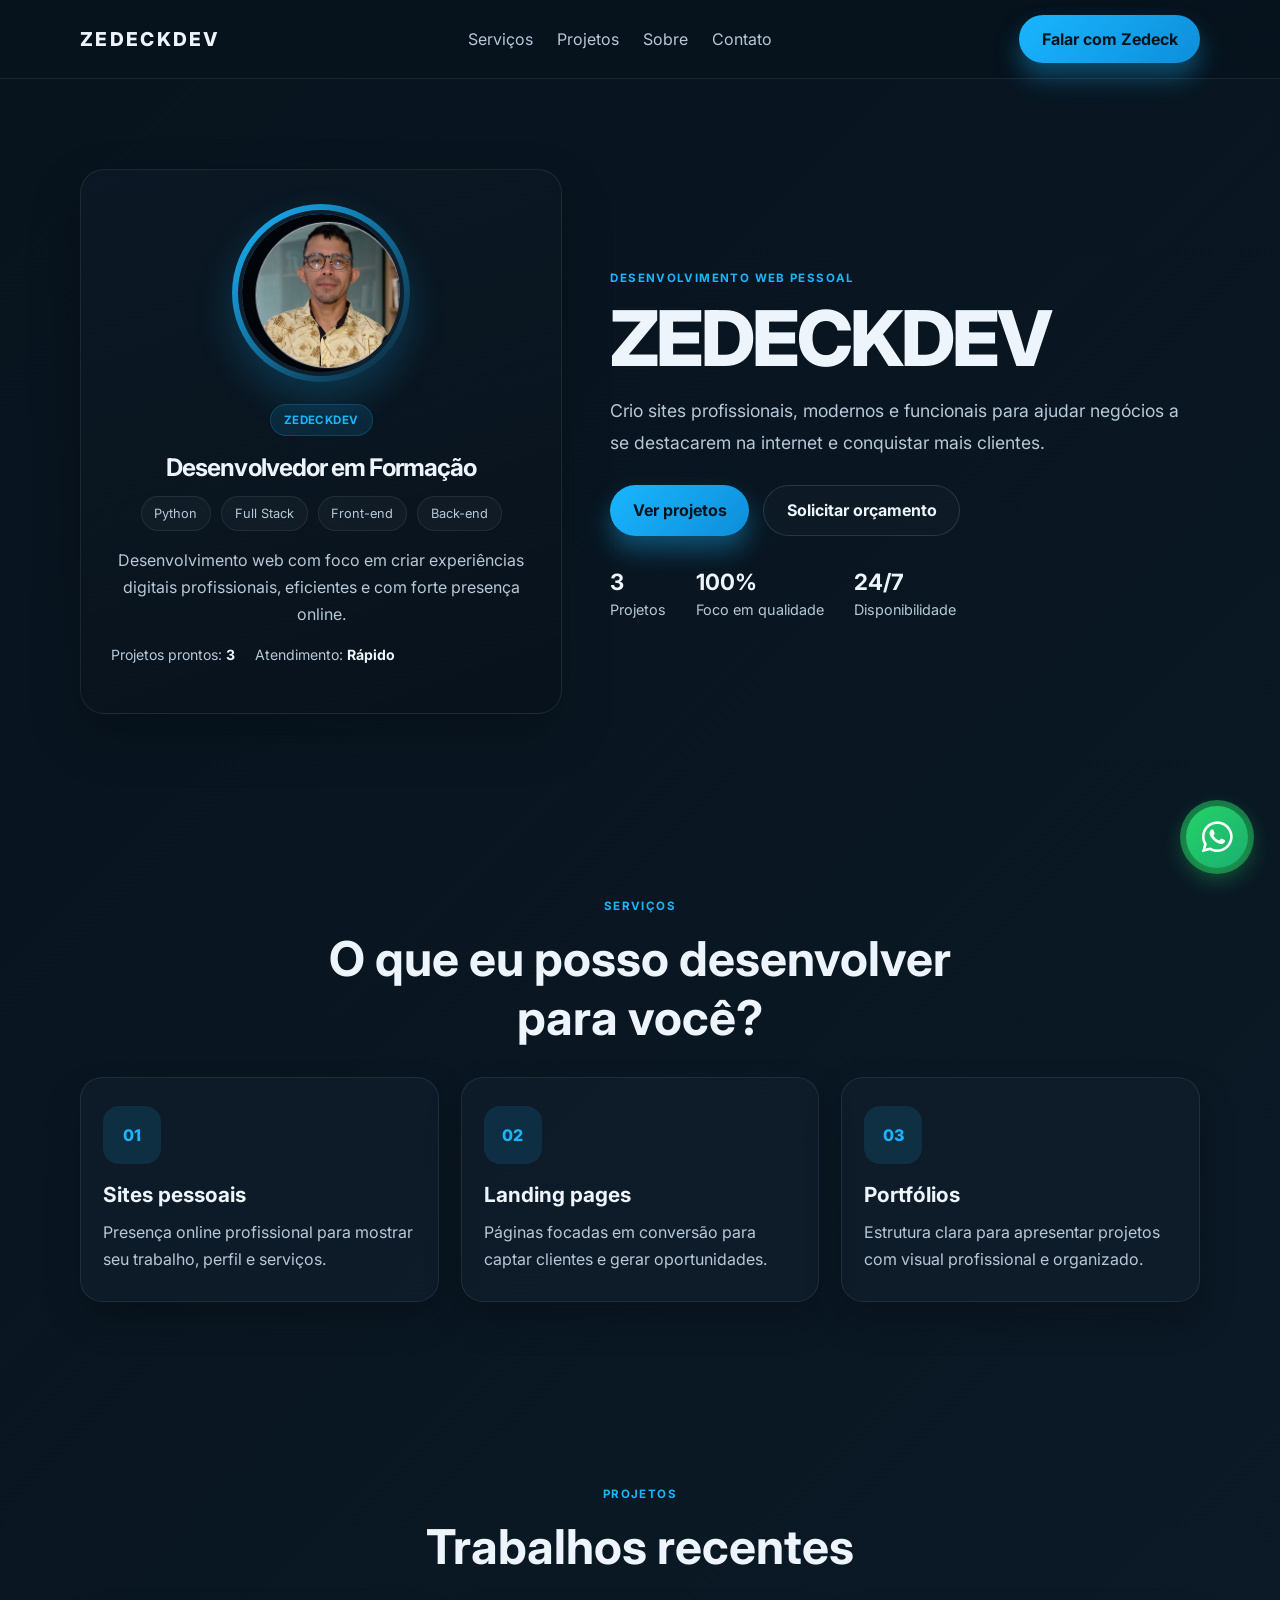
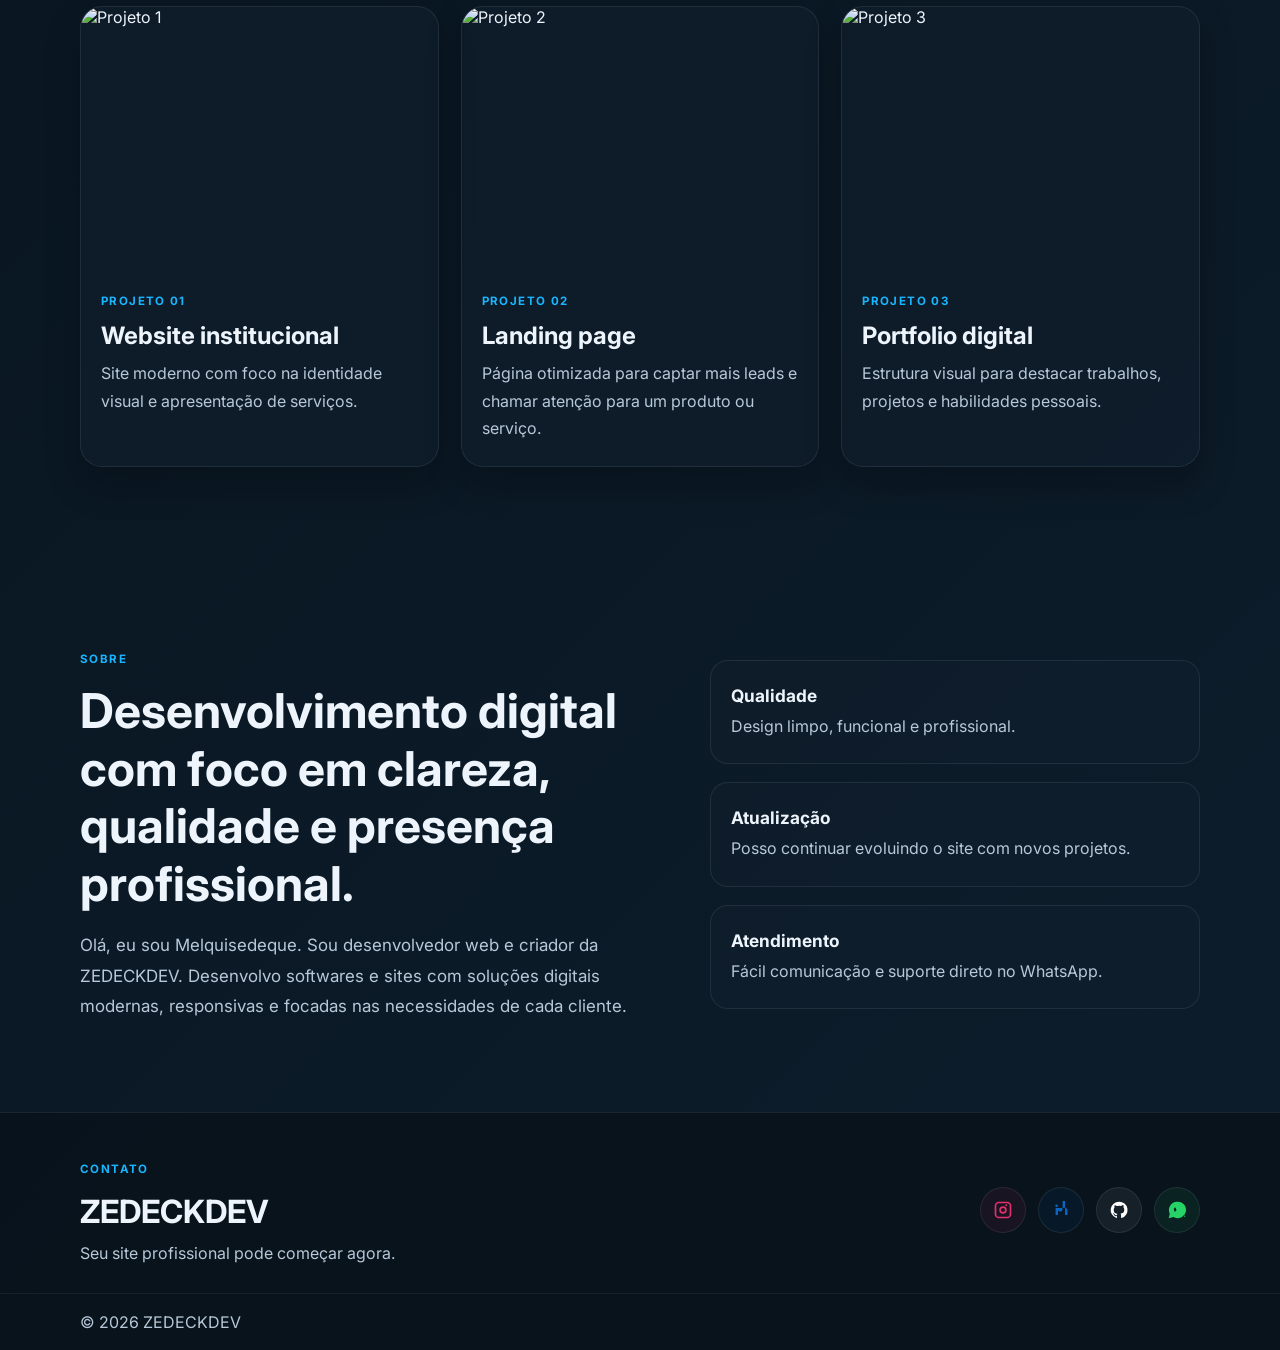
==== index.html @ 44177a65 "Add files via upload" ====
<!DOCTYPE html>
<html lang="pt-BR">
  <head>
    <meta charset="UTF-8" />
    <meta name="viewport" content="width=device-width, initial-scale=1.0" />
    <meta
      name="description"
      content="ZEDECKDEV | Desenvolvimento de sites e soluções digitais para negócios."
    />
    <title>ZEDECKDEV | Desenvolvimento Digital</title>
    <link rel="preconnect" href="https://fonts.googleapis.com" />
    <link rel="preconnect" href="https://fonts.gstatic.com" crossorigin />
    <link
      href="https://fonts.googleapis.com/css2?family=Inter:wght@400;500;600;700;800;900&display=swap"
      rel="stylesheet"
    />
    <link
      rel="stylesheet"
      href="https://cdnjs.cloudflare.com/ajax/libs/font-awesome/6.5.1/css/all.min.css"
    />
    <link rel="stylesheet" href="static/style.css" />
  </head>
  <body>
    <header class="topbar">
      <div class="container nav-wrap">
        <a href="#inicio" class="brand">ZEDECKDEV</a>
        <nav class="nav" aria-label="Navegação principal">
          <a href="#servicos">Serviços</a>
          <a href="#projetos">Projetos</a>
          <a href="#sobre">Sobre</a>
          <a href="#contato">Contato</a>
        </nav>
        <a class="button button-primary" href="https://wa.me/5516991943038" target="_blank" rel="noopener noreferrer">Falar com Zedeck</a>
      </div>
    </header>

    <main id="inicio">
      <section class="hero section container">
        <aside class="hero-card profile-panel" aria-label="Resumo do trabalho">
          <div class="profile-image-wrap">
            <img
              class="profile-photo"
              src="assets/perfil.jpg..png.png"
              alt="Foto de ZEDECKDEV"
            />
          </div>

          <div class="profile-copy">
            <span class="mini-badge">ZEDECKDEV</span>
            <h2>Desenvolvedor em Formação</h2>
            <div class="mini-list">
              <span>Python</span>
              <span>Full Stack</span>
              <span>Front-end</span>
              <span>Back-end</span>
            </div>
            <p>
              Desenvolvimento web com foco em criar experiências digitais profissionais, eficientes
              e com forte presença online.
            </p>
            <div class="profile-meta">
              <span>Projetos prontos: <strong>3</strong></span>
              <span>Atendimento: <strong>Rápido</strong></span>
            </div>
          </div>
        </aside>

        <div class="hero-copy">
          <span class="eyebrow">Desenvolvimento web pessoal</span>
          <h1>ZEDECKDEV</h1>
          <p class="intro">
            Crio sites profissionais, modernos e funcionais para ajudar negócios a se destacarem
            na internet e conquistar mais clientes.
          </p>
          <div class="hero-actions">
            <a class="button button-primary" href="#projetos">Ver projetos</a>
            <a class="button button-secondary" href="https://wa.me/5516991943038" target="_blank" rel="noopener noreferrer">Solicitar orçamento</a>
          </div>
          <ul class="stats" aria-label="Estatísticas principais">
            <li><strong>3</strong><span>Projetos</span></li>
            <li><strong>100%</strong><span>Foco em qualidade</span></li>
            <li><strong>24/7</strong><span>Disponibilidade</span></li>
          </ul>
        </div>      </section>

      <section id="servicos" class="services section">
        <div class="container">
          <div class="section-heading">
            <span class="eyebrow">Serviços</span>
            <h2>O que eu posso desenvolver para você?</h2>
          </div>

          <div class="cards-grid">
            <article class="service-card">
              <div class="icon-box">01</div>
              <h3>Sites pessoais</h3>
              <p>Presença online profissional para mostrar seu trabalho, perfil e serviços.</p>
            </article>

            <article class="service-card">
              <div class="icon-box">02</div>
              <h3>Landing pages</h3>
              <p>Páginas focadas em conversão para captar clientes e gerar oportunidades.</p>
            </article>

            <article class="service-card">
              <div class="icon-box">03</div>
              <h3>Portfólios</h3>
              <p>Estrutura clara para apresentar projetos com visual profissional e organizado.</p>
            </article>
          </div>
        </div>
      </section>

      <section id="projetos" class="projects section">
        <div class="container">
          <div class="section-heading">
            <span class="eyebrow">Projetos</span>
            <h2>Trabalhos recentes</h2>
          </div>

          <div class="project-grid">
            <article class="project-card">
              <img src="https://images.unsplash.com/photo-1497366754035-f200968a6e72?auto=format&fit=crop&w=900&q=80" alt="Projeto 1" />
              <div class="project-info">
                <span>Projeto 01</span>
                <h3>Website institucional</h3>
                <p>Site moderno com foco na identidade visual e apresentação de serviços.</p>
              </div>
            </article>

            <article class="project-card">
              <img src="https://images.unsplash.com/photo-1522202176988-66273c2fd55f?auto=format&fit=crop&w=900&q=80" alt="Projeto 2" />
              <div class="project-info">
                <span>Projeto 02</span>
                <h3>Landing page</h3>
                <p>Página otimizada para captar mais leads e chamar atenção para um produto ou serviço.</p>
              </div>
            </article>

            <article class="project-card">
              <img src="https://images.unsplash.com/photo-1552664730-d307ca884978?auto=format&fit=crop&w=900&q=80" alt="Projeto 3" />
              <div class="project-info">
                <span>Projeto 03</span>
                <h3>Portfolio digital</h3>
                <p>Estrutura visual para destacar trabalhos, projetos e habilidades pessoais.</p>
              </div>
            </article>
          </div>
        </div>
      </section>

      <section id="sobre" class="about section">
        <div class="container about-grid">
          <div>
            <span class="eyebrow">Sobre</span>
            <h2>Desenvolvimento digital com foco em clareza, qualidade e presença profissional.</h2>
            <p>
              Olá, eu sou Melquisedeque.

Sou desenvolvedor web e criador da ZEDECKDEV.
Desenvolvo softwares e sites com soluções digitais modernas,
responsivas e focadas nas necessidades de cada cliente.
            </p>
          </div>

          <div class="about-panel">
            <div class="panel-item">
              <strong>Qualidade</strong>
              <span>Design limpo, funcional e profissional.</span>
            </div>
            <div class="panel-item">
              <strong>Atualização</strong>
              <span>Posso continuar evoluindo o site com novos projetos.</span>
            </div>
            <div class="panel-item">
              <strong>Atendimento</strong>
              <span>Fácil comunicação e suporte direto no WhatsApp.</span>
            </div>
          </div>
        </div>
      </section>
    </main>

    <footer id="contato" class="footer">
      <div class="container footer-content">
        <div>
          <span class="eyebrow">Contato</span>
          <h3>ZEDECKDEV</h3>
          <p>Seu site profissional pode começar agora.</p>
        </div>

        <div class="socials" aria-label="Redes sociais">
          <a href="https://www.instagram.com/mellkalves/#/" target="_blank" rel="noopener noreferrer" aria-label="Instagram">
            <svg viewBox="0 0 24 24" aria-hidden="true"><path d="M7 2h10a5 5 0 0 1 5 5v10a5 5 0 0 1-5 5H7a5 5 0 0 1-5-5V7a5 5 0 0 1 5-5zm0 2a3 3 0 0 0-3 3v10a3 3 0 0 0 3 3h10a3 3 0 0 0 3-3V7a3 3 0 0 0-3-3H7zm5 3.5A4.5 4.5 0 1 1 7.5 12 4.5 4.5 0 0 1 12 7.5zm0 2A2.5 2.5 0 1 0 14.5 12 2.5 2.5 0 0 0 12 9.5zm5-3.2a1.1 1.1 0 1 1-1.1-1.1 1.1 1.1 0 0 1 1.1 1.1z"/></svg>
          </a>
          <a href="https://www.linkedin.com/" target="_blank" rel="noopener noreferrer" aria-label="LinkedIn">
            <svg viewBox="0 0 24 24" aria-hidden="true"><path d="M6.94 8.5A1.56 1.56 0 1 1 6.9 5.4a1.56 1.56 0 0 1 .04 3.1zM5.5 9.7h2.9V18H5.5zm5.1 0h2.8v1.1h.04c.4-.75 1.35-1.55 2.79-1.55 2.98 0 3.53 1.96 3.53 4.51V18h-2.9v-16.8h-2.9v8.17c0 1.95-.03 4.47-2.73 4.47-2.74 0-3.15-2.14-3.15-3.86V9.7z"/></svg>
          </a>
          <a href="https://github.com/" target="_blank" rel="noopener noreferrer" aria-label="GitHub">
            <svg viewBox="0 0 24 24" aria-hidden="true"><path d="M12 2a10 10 0 0 0-3.16 19.49c.5.09.68-.22.68-.48v-1.7c-2.77.6-3.35-1.19-3.35-1.19-.45-1.18-1.1-1.49-1.1-1.49-.9-.62.07-.6.07-.6 1 .07 1.52 1.03 1.52 1.03.9 1.54 2.34 1.1 2.91.84.09-.66.35-1.1.63-1.35-2.21-.25-4.54-1.1-4.54-4.9 0-1.08.39-1.97 1.03-2.66-.1-.26-.45-1.3.1-2.7 0 0 .84-.27 2.75 1.02A9.48 9.48 0 0 1 12 6.84a9.48 9.48 0 0 1 2.5.34c1.9-1.3 2.74-1.02 2.74-1.02.55 1.4.2 2.44.1 2.7.64.69 1.03 1.58 1.03 2.66 0 3.81-2.34 4.64-4.57 4.89.36.31.68.93.68 1.88v2.79c0 .26.17.58.69.48A10 10 0 0 0 12 2z"/></svg>
          </a>
          <a href="https://wa.me/5516991943038" target="_blank" rel="noopener noreferrer" aria-label="WhatsApp">
            <svg viewBox="0 0 24 24" aria-hidden="true"><path d="M12.04 2A9.96 9.96 0 0 0 3.3 16.37L2 22l5.76-1.51A9.96 9.96 0 1 0 12.04 2zm5.37 14.14c-.22.62-1.29 1.17-1.77 1.24-.45.07-.97.06-2.54-.54-2.13-.82-3.68-2.87-3.8-3-.12-.13-1.02-1.34-1.02-2.56s.64-1.82.86-2.07c.2-.24.45-.3.6-.3H9.6c.19 0 .45.01.69.53.3.65.94 2.26.99 2.43.05.17.08.39-.1.6-.2.24-.28.39-.56.61-.27.22-.39.38-.72.64-.2.18-.42.38-.18.74.24.36 1.06 1.74 2.28 2.82 1.55 1.38 2.87 1.81 3.27 2.02.39.21.62.18.84-.11.23-.3.98-1.13 1.25-1.52.27-.4.54-.33.9-.2.37.13 2.36 1.11 2.76 1.31.4.2.67.3.77.47.1.16.1.93-.12 1.55z"/></svg>
          </a>
        </div>
      </div>

      <div class="footer-bar">
        <div class="container footer-bar-inner">
          <span>© 2026 ZEDECKDEV</span>
        
        </div>
      </div>
    </footer>

    <a class="whatsapp-float" href="https://wa.me/5516991943038" target="_blank" rel="noopener noreferrer" id="whatsapp-btn" aria-label="Falar pelo WhatsApp">
      <div class="whatsapp-pulse"></div>
      <i class="fa-brands fa-whatsapp whatsapp-icon" aria-hidden="true"></i>
      <span class="whatsapp-tooltip">Fale Conosco no WhatsApp!</span>
    </a>
  </body>
</html>
---- static/style.css ----
:root {
  --bg: #07131d;
  --bg-soft: #0d1d2b;
  --panel: #101f2d;
  --panel-soft: #122736;
  --line: rgba(255, 255, 255, 0.08);
  --text: #edf4fb;
  --muted: #b7c8d8;
  --primary: #19b6ff;
  --primary-strong: #0e8ed9;
  --whatsapp: #25d366;
  --whatsapp-dark: #179a4a;
  --shadow: rgba(0, 0, 0, 0.25);
}

* {
  box-sizing: border-box;
}

html {
  scroll-behavior: smooth;
}

body {
  margin: 0;
  font-family: "Inter", sans-serif;
  background: linear-gradient(135deg, var(--bg) 0%, var(--bg-soft) 100%);
  color: var(--text);
}

img {
  display: block;
  width: 100%;
  max-width: 100%;
}

a {
  color: inherit;
  text-decoration: none;
}

.container {
  width: min(1120px, calc(100% - 32px));
  margin: 0 auto;
}

.section {
  padding: 90px 0;
}

.topbar {
  position: sticky;
  top: 0;
  z-index: 50;
  background: rgba(7, 19, 29, 0.82);
  backdrop-filter: blur(12px);
  border-bottom: 1px solid var(--line);
}

.nav-wrap {
  display: flex;
  justify-content: space-between;
  align-items: center;
  min-height: 78px;
  gap: 20px;
}

.brand {
  font-size: 1.2rem;
  font-weight: 800;
  letter-spacing: 0.12em;
}

.nav {
  display: flex;
  align-items: center;
  gap: 24px;
  color: var(--muted);
}

.nav a:hover,
.nav a:focus-visible {
  color: var(--text);
}

.button {
  display: inline-flex;
  align-items: center;
  justify-content: center;
  padding: 0.9rem 1.4rem;
  border-radius: 999px;
  font-weight: 700;
  transition: transform 0.2s ease, box-shadow 0.2s ease;
}

.button:hover,
.button:focus-visible {
  transform: translateY(-1px);
}

.button-primary {
  background: linear-gradient(135deg, var(--primary), var(--primary-strong));
  color: #03141d;
  box-shadow: 0 14px 24px rgba(25, 182, 255, 0.35);
}

.button-secondary {
  border: 1px solid rgba(255, 255, 255, 0.12);
  background: rgba(255, 255, 255, 0.02);
}

.hero {
  display: grid;
  grid-template-columns: 0.9fr 1.1fr;
  align-items: center;
  gap: 48px;
  min-height: 560px;
}

.hero-copy {
  order: 2;
}

.profile-panel {
  order: 1;
}

.eyebrow {
  display: inline-block;
  margin: 0 0 16px;
  color: var(--primary);
  font-size: 0.72rem;
  font-weight: 700;
  letter-spacing: 0.12em;
  text-transform: uppercase;
}

.hero h1 {
  margin: 0;
  font-size: clamp(2.8rem, 6vw, 5rem);
  line-height: 1;
  letter-spacing: -0.04em;
  font-weight: 800;
  text-transform: none;
}

.intro {
  max-width: 590px;
  margin: 18px 0 0;
  color: var(--muted);
  font-size: 1.1rem;
  line-height: 1.8;
}

.hero-actions {
  display: flex;
  flex-wrap: wrap;
  gap: 14px;
  margin-top: 26px;
}

.stats {
  display: flex;
  flex-wrap: wrap;
  gap: 30px;
  list-style: none;
  padding: 0;
  margin: 32px 0 0;
}

.stats li {
  display: grid;
  gap: 6px;
}

.stats strong {
  font-size: 1.4rem;
}

.stats span {
  color: var(--muted);
  font-size: 0.9rem;
}

.hero-card {
  background: linear-gradient(180deg, rgba(16, 31, 45, 0.96), rgba(13, 25, 37, 0.9));
  border: 1px solid var(--line);
  border-radius: 24px;
  padding: 30px 28px;
  box-shadow: 0 22px 50px var(--shadow);
}

.profile-panel {
  display: flex;
  flex-direction: column;
  align-items: center;
  gap: 22px;
  text-align: center;
  order: 1;
  padding: 34px 30px 30px;
  background: linear-gradient(160deg, rgba(12, 25, 37, 0.96), rgba(8, 18, 27, 0.92));
}

.profile-image-wrap {
  flex-shrink: 0;
  width: 178px;
  height: 178px;
  padding: 6px;
  border-radius: 50%;
  background: linear-gradient(135deg, var(--primary), rgba(25, 182, 255, 0.08));
  box-shadow: 0 18px 38px rgba(25, 182, 255, 0.2);
}

.profile-photo {
  width: 100%;
  height: 100%;
  object-fit: cover;
  border-radius: 50%;
  border: 4px solid var(--panel);
}

.profile-copy {
  flex: 1;
  width: 100%;
}

.mini-badge {
  display: inline-flex;
  padding: 0.5rem 0.8rem;
  border-radius: 999px;
  background: rgba(25, 182, 255, 0.12);
  border: 1px solid rgba(25, 182, 255, 0.2);
  color: var(--primary);
  font-size: 0.72rem;
  font-weight: 700;
  letter-spacing: 0.04em;
  text-transform: uppercase;
}

.hero-card h2 {
  margin: 18px 0 14px;
  font-size: clamp(1.4rem, 1.9vw, 2.2rem);
  line-height: 1.15;
  letter-spacing: -0.04em;
}

.profile-copy p {
  margin: 0 0 18px;
  color: var(--muted);
  line-height: 1.7;
}

.profile-meta {
  display: flex;
  flex-wrap: wrap;
  gap: 14px 20px;
  margin: 18px 0 20px;
  color: var(--muted);
  font-size: 0.88rem;
}

.profile-meta strong {
  color: var(--text);
}

.profile-link {
  display: inline-flex;
  align-items: center;
  justify-content: center;
  padding: 0.8rem 1rem;
  border-radius: 999px;
  background: rgba(25, 182, 255, 0.12);
  border: 1px solid rgba(25, 182, 255, 0.25);
  color: var(--primary);
  font-weight: 700;
  transition: transform 0.2s ease, filter 0.2s ease;
}

.profile-link:hover,
.profile-link:focus-visible {
  transform: translateY(-1px);
  filter: brightness(1.05);
}

.mini-list {
  display: flex;
  flex-wrap: wrap;
  justify-content: center;
  gap: 10px;
  margin-bottom: 16px;
}

.mini-list span {
  display: inline-flex;
  padding: 0.55rem 0.8rem;
  border-radius: 999px;
  background: rgba(255, 255, 255, 0.03);
  border: 1px solid rgba(255, 255, 255, 0.08);
  color: var(--muted);
  font-size: 0.8rem;
}

.hero-metrics {
  display: flex;
  justify-content: space-between;
  gap: 16px;
  margin-top: 28px;
  padding-top: 22px;
  border-top: 1px solid rgba(255, 255, 255, 0.08);
}

.hero-metrics small {
  display: block;
  color: var(--muted);
}

.hero-metrics strong {
  display: block;
  margin-top: 8px;
  font-size: 1.2rem;
}

.section-heading {
  max-width: 700px;
  margin: 0 auto 30px;
  text-align: center;
}

.section-heading h2 {
  margin: 0;
  font-size: clamp(2rem, 4vw, 3rem);
}

.cards-grid {
  display: grid;
  grid-template-columns: repeat(3, minmax(0, 1fr));
  gap: 22px;
}

.service-card {
  padding: 28px 22px;
  border: 1px solid var(--line);
  border-radius: 22px;
  background: rgba(16, 31, 45, 0.7);
  box-shadow: 0 18px 34px var(--shadow);
}

.icon-box {
  width: 58px;
  height: 58px;
  display: grid;
  place-items: center;
  border-radius: 16px;
  background: rgba(25, 182, 255, 0.12);
  color: var(--primary);
  font-weight: 800;
  margin-bottom: 18px;
}

.service-card h3 {
  margin: 0 0 12px;
  font-size: 1.3rem;
}

.service-card p {
  margin: 0;
  color: var(--muted);
  line-height: 1.7;
}

.project-grid {
  display: grid;
  grid-template-columns: repeat(3, minmax(0, 1fr));
  gap: 22px;
}

.project-card {
  overflow: hidden;
  border: 1px solid var(--line);
  border-radius: 22px;
  background: rgba(16, 31, 45, 0.7);
  box-shadow: 0 18px 34px var(--shadow);
}

.project-card img {
  height: 260px;
  object-fit: cover;
}

.project-info {
  padding: 22px 20px 24px;
}

.project-info span {
  color: var(--primary);
  font-size: 0.72rem;
  font-weight: 700;
  letter-spacing: 0.12em;
  text-transform: uppercase;
}

.project-info h3 {
  margin: 12px 0 10px;
  font-size: 1.5rem;
}

.project-info p {
  margin: 0;
  color: var(--muted);
  line-height: 1.7;
}

.about-grid {
  display: grid;
  grid-template-columns: 1.1fr 0.9fr;
  align-items: center;
  gap: 30px;
}

.about-grid h2 {
  margin: 0 0 18px;
  font-size: clamp(2rem, 4vw, 3rem);
  line-height: 1.2;
}

.about-grid p {
  margin: 0;
  color: var(--muted);
  font-size: 1.06rem;
  line-height: 1.8;
}

.about-panel {
  display: grid;
  gap: 18px;
}

.panel-item {
  padding: 24px 20px;
  border: 1px solid var(--line);
  border-radius: 18px;
  background: rgba(16, 31, 45, 0.7);
}

.panel-item strong {
  display: block;
  margin-bottom: 8px;
  font-size: 1.08rem;
}

.panel-item span {
  color: var(--muted);
  line-height: 1.6;
}

.footer {
  padding-top: 20px;
  background: rgba(8, 18, 27, 0.9);
  border-top: 1px solid var(--line);
}

.footer-content {
  display: flex;
  justify-content: space-between;
  align-items: center;
  gap: 28px;
  padding: 24px 0 30px;
}

.footer h3 {
  margin: 0 0 12px;
  font-size: 2rem;
}

.footer p {
  margin: 0;
  color: var(--muted);
}

.socials {
  display: flex;
  align-items: center;
  gap: 12px;
}

.socials a {
  width: 46px;
  height: 46px;
  display: grid;
  place-items: center;
  border-radius: 50%;
  background: rgba(255, 255, 255, 0.03);
  border: 1px solid rgba(255, 255, 255, 0.08);
  color: var(--text);
  transition: transform 0.2s ease, border-color 0.2s ease, box-shadow 0.2s ease;
}

.socials a:nth-child(1) {
  color: #e1306c;
  background: rgba(225, 48, 108, 0.08);
}

.socials a:nth-child(2) {
  color: #0a66c2;
  background: rgba(10, 102, 194, 0.08);
}

.socials a:nth-child(3) {
  color: #ffffff;
  background: rgba(255, 255, 255, 0.06);
}

.socials a:nth-child(4) {
  color: #25d366;
  background: rgba(37, 211, 102, 0.08);
}

.socials a:hover,
.socials a:focus-visible {
  transform: translateY(-2px);
  border-color: rgba(25, 182, 255, 0.35);
  box-shadow: 0 8px 18px rgba(0, 0, 0, 0.18);
}

.socials svg {
  width: 20px;
  height: 20px;
  fill: currentColor;
}

.footer-bar {
  border-top: 1px solid rgba(255, 255, 255, 0.06);
  padding: 18px 0;
}

.footer-bar-inner {
  display: flex;
  justify-content: space-between;
  align-items: center;
  gap: 20px;
  color: var(--muted);
}

.whatsapp-float {
  position: fixed;
  bottom: 2rem;
  right: 2rem;
  z-index: 1000;
  display: flex;
  width: 62px;
  height: 62px;
  align-items: center;
  justify-content: center;
  border-radius: 50%;
  background: linear-gradient(135deg, #25d366, #128c7e);
  color: #ffffff;
  text-decoration: none;
  box-shadow: 0 8px 25px rgba(37, 211, 102, 0.45);
  transition: transform 0.3s cubic-bezier(0.175, 0.885, 0.32, 1.275), box-shadow 0.3s ease;
  animation: whatsapp-float-bounce 3s ease-in-out infinite;
}

.whatsapp-float:hover,
.whatsapp-float:focus-visible {
  transform: scale(1.12);
  color: #ffffff;
  box-shadow: 0 12px 35px rgba(37, 211, 102, 0.7);
}

.whatsapp-icon {
  position: relative;
  z-index: 2;
  font-size: 2.2rem;
}

.whatsapp-pulse {
  position: absolute;
  inset: -6px;
  z-index: 1;
  border-radius: 50%;
  background: rgba(37, 211, 102, 0.5);
  pointer-events: none;
  animation: whatsapp-pulse-ring 2s infinite ease-out;
}

@keyframes whatsapp-pulse-ring {
  0% {
    transform: scale(0.9);
    opacity: 0.8;
  }
  100% {
    transform: scale(1.6);
    opacity: 0;
  }
}

.whatsapp-tooltip {
  position: absolute;
  right: 74px;
  top: 50%;
  padding: 0.5rem 1rem;
  border: 1px solid rgba(37, 211, 102, 0.4);
  border-radius: 8px;
  background: rgba(7, 9, 19, 0.9);
  color: #ffffff;
  font-size: 0.88rem;
  font-weight: 700;
  white-space: nowrap;
  opacity: 0;
  visibility: hidden;
  transform: translateY(-50%) translateX(10px);
  transition: all 0.3s ease;
  pointer-events: none;
}

.whatsapp-tooltip::after {
  position: absolute;
  top: 50%;
  right: -6px;
  border-width: 6px 0 6px 6px;
  border-style: solid;
  border-color: transparent transparent transparent rgba(7, 9, 19, 0.9);
  content: "";
  transform: translateY(-50%);
}

.whatsapp-float:hover .whatsapp-tooltip,
.whatsapp-float:focus-visible .whatsapp-tooltip {
  opacity: 1;
  visibility: visible;
  transform: translateY(-50%) translateX(0);
}

@keyframes whatsapp-float-bounce {
  0%,
  100% {
    transform: translateY(0);
  }
  50% {
    transform: translateY(-8px);
  }
}

@media (max-width: 900px) {
  .hero,
  .about-grid,
  .cards-grid,
  .project-grid {
    grid-template-columns: 1fr;
  }

  .profile-panel {
    align-items: center;
  }

  .hero {
    padding-top: 44px;
  }

  .nav {
    display: none;
  }

  .footer-content,
  .footer-bar-inner {
    flex-direction: column;
    text-align: center;
  }
}

@media (max-width: 540px) {
  .section {
    padding: 78px 0;
  }

  .hero-actions {
    display: grid;
    grid-template-columns: 1fr;
  }

  .button {
    width: 100%;
  }

  .whatsapp-float {
    bottom: 1.5rem;
    right: 1.5rem;
    width: 54px;
    height: 54px;
  }

  .whatsapp-icon {
    font-size: 1.8rem;
  }

  .whatsapp-tooltip {
    display: none;
  }
}
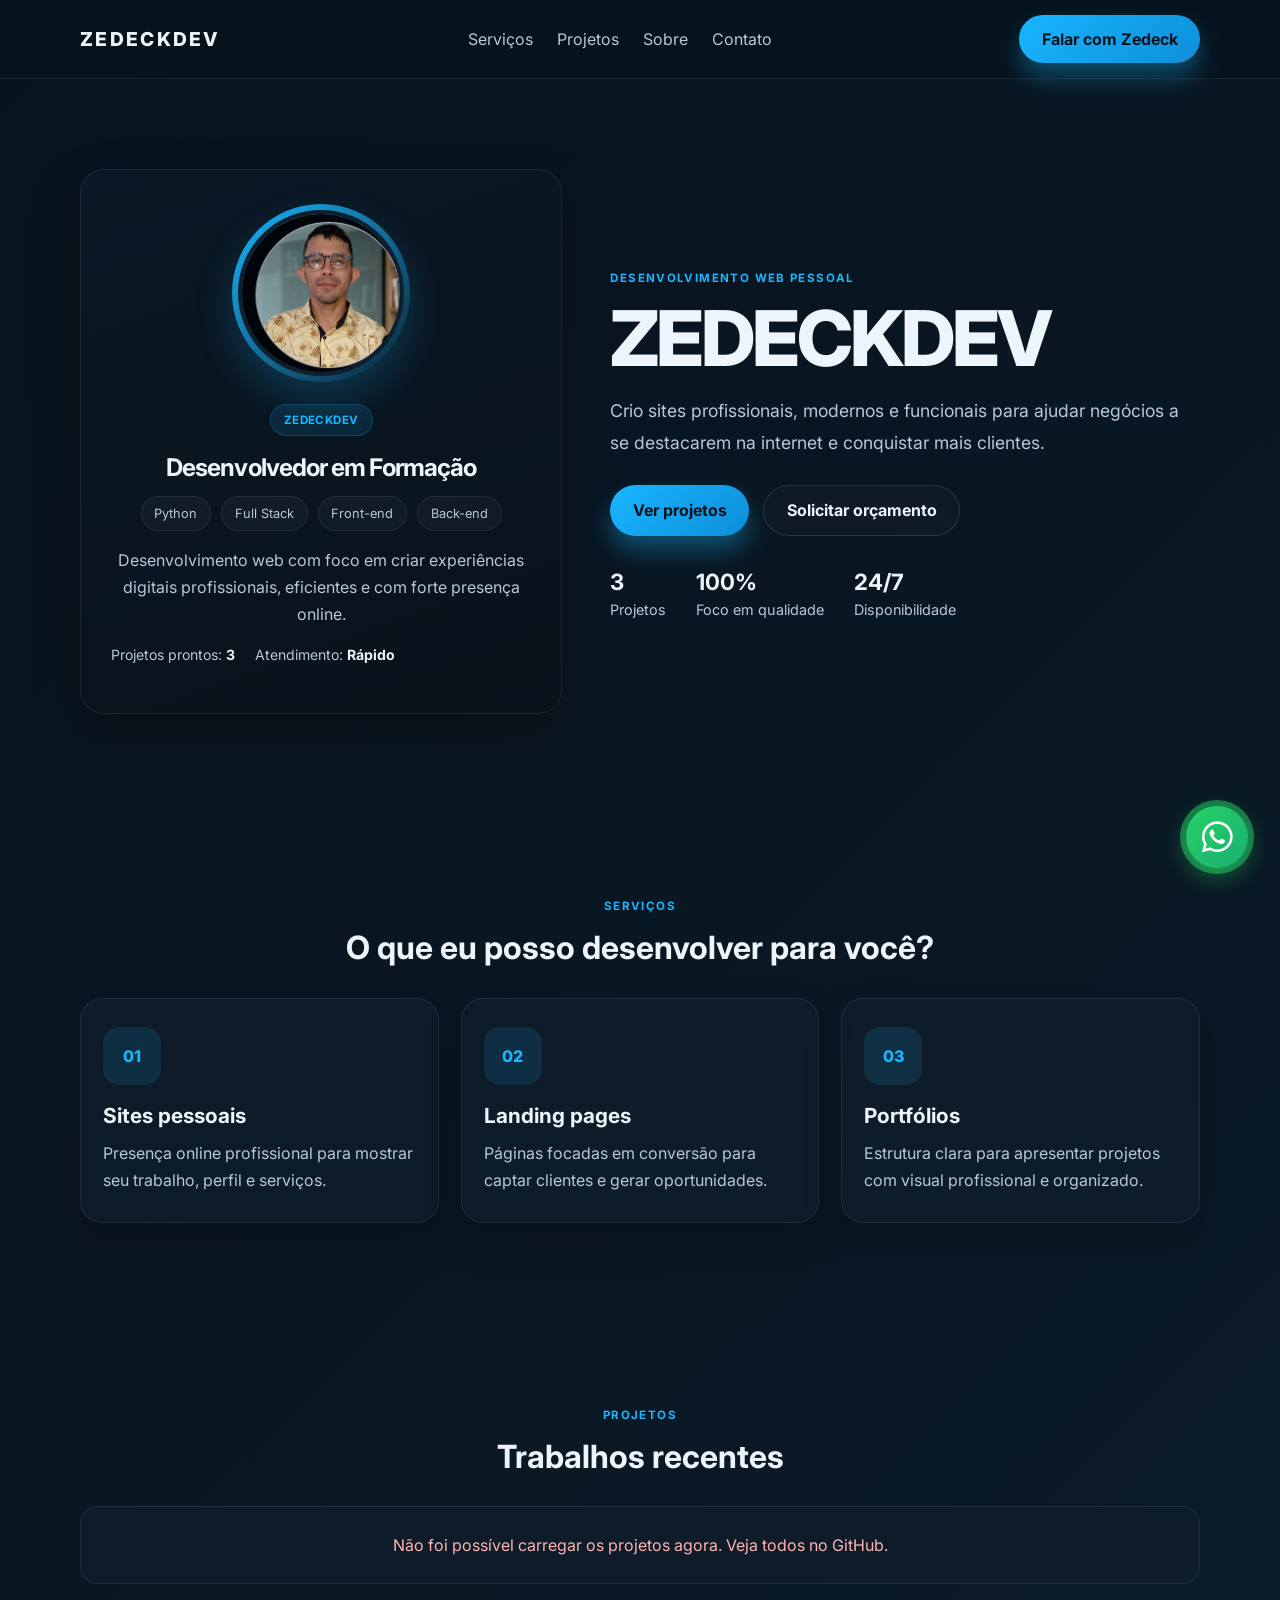
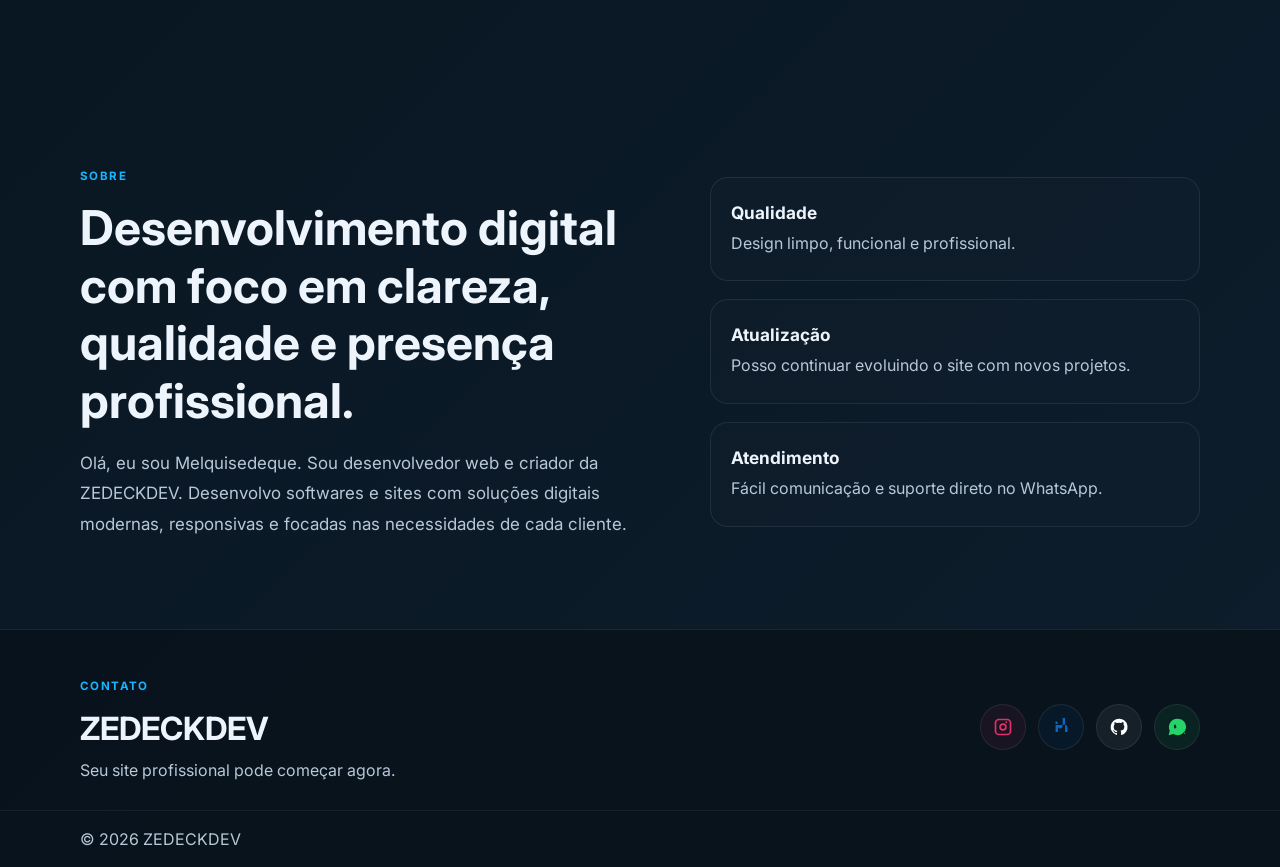
==== commit 3b26f79f: "Add files via upload" ====
--- a/index.html
+++ b/index.html
@@ -119,33 +119,8 @@
             <h2>Trabalhos recentes</h2>
           </div>
 
-          <div class="project-grid">
-            <article class="project-card">
-              <img src="https://images.unsplash.com/photo-1497366754035-f200968a6e72?auto=format&fit=crop&w=900&q=80" alt="Projeto 1" />
-              <div class="project-info">
-                <span>Projeto 01</span>
-                <h3>Website institucional</h3>
-                <p>Site moderno com foco na identidade visual e apresentação de serviços.</p>
-              </div>
-            </article>
-
-            <article class="project-card">
-              <img src="https://images.unsplash.com/photo-1522202176988-66273c2fd55f?auto=format&fit=crop&w=900&q=80" alt="Projeto 2" />
-              <div class="project-info">
-                <span>Projeto 02</span>
-                <h3>Landing page</h3>
-                <p>Página otimizada para captar mais leads e chamar atenção para um produto ou serviço.</p>
-              </div>
-            </article>
-
-            <article class="project-card">
-              <img src="https://images.unsplash.com/photo-1552664730-d307ca884978?auto=format&fit=crop&w=900&q=80" alt="Projeto 3" />
-              <div class="project-info">
-                <span>Projeto 03</span>
-                <h3>Portfolio digital</h3>
-                <p>Estrutura visual para destacar trabalhos, projetos e habilidades pessoais.</p>
-              </div>
-            </article>
+          <div id="github-repos" class="project-grid" aria-live="polite">
+            <p class="repo-status">Carregando projetos do GitHub...</p>
           </div>
         </div>
       </section>
@@ -197,7 +172,7 @@
           <a href="https://www.linkedin.com/" target="_blank" rel="noopener noreferrer" aria-label="LinkedIn">
             <svg viewBox="0 0 24 24" aria-hidden="true"><path d="M6.94 8.5A1.56 1.56 0 1 1 6.9 5.4a1.56 1.56 0 0 1 .04 3.1zM5.5 9.7h2.9V18H5.5zm5.1 0h2.8v1.1h.04c.4-.75 1.35-1.55 2.79-1.55 2.98 0 3.53 1.96 3.53 4.51V18h-2.9v-16.8h-2.9v8.17c0 1.95-.03 4.47-2.73 4.47-2.74 0-3.15-2.14-3.15-3.86V9.7z"/></svg>
           </a>
-          <a href="https://github.com/" target="_blank" rel="noopener noreferrer" aria-label="GitHub">
+          <a href="https://github.com/ZedeckDev" target="_blank" rel="noopener noreferrer" aria-label="GitHub">
             <svg viewBox="0 0 24 24" aria-hidden="true"><path d="M12 2a10 10 0 0 0-3.16 19.49c.5.09.68-.22.68-.48v-1.7c-2.77.6-3.35-1.19-3.35-1.19-.45-1.18-1.1-1.49-1.1-1.49-.9-.62.07-.6.07-.6 1 .07 1.52 1.03 1.52 1.03.9 1.54 2.34 1.1 2.91.84.09-.66.35-1.1.63-1.35-2.21-.25-4.54-1.1-4.54-4.9 0-1.08.39-1.97 1.03-2.66-.1-.26-.45-1.3.1-2.7 0 0 .84-.27 2.75 1.02A9.48 9.48 0 0 1 12 6.84a9.48 9.48 0 0 1 2.5.34c1.9-1.3 2.74-1.02 2.74-1.02.55 1.4.2 2.44.1 2.7.64.69 1.03 1.58 1.03 2.66 0 3.81-2.34 4.64-4.57 4.89.36.31.68.93.68 1.88v2.79c0 .26.17.58.69.48A10 10 0 0 0 12 2z"/></svg>
           </a>
           <a href="https://wa.me/5516991943038" target="_blank" rel="noopener noreferrer" aria-label="WhatsApp">
@@ -219,5 +194,67 @@
       <i class="fa-brands fa-whatsapp whatsapp-icon" aria-hidden="true"></i>
       <span class="whatsapp-tooltip">Fale Conosco no WhatsApp!</span>
     </a>
-  </body>
+    <script>
+        const githubUsername = 'ZedeckDev';
+        const publishedProjects = {
+          'calculadora-tinta': 'https://calculadora-tinta-rweckr3aqxfiq2upcapemt.streamlit.app/'
+        };
+
+        async function getRepositories() {
+            const container = document.getElementById('github-repos');
+            try {
+            const response = await fetch(`https://api.github.com/users/${githubUsername}/repos?sort=updated&per_page=12`);
+            if (!response.ok) throw new Error('Não foi possível consultar o GitHub.');
+
+            const repos = (await response.json()).filter((repo) => !repo.fork && repo.name.toLowerCase() !== githubUsername.toLowerCase());
+            container.replaceChildren();
+
+            if (!repos.length) {
+              const emptyMessage = document.createElement('p');
+              emptyMessage.className = 'repo-status';
+              emptyMessage.textContent = 'Nenhum projeto público encontrado ainda.';
+              container.appendChild(emptyMessage);
+              return;
+            }
+
+            repos.forEach((repo) => {
+              const card = document.createElement('article');
+              card.className = 'project-card repo-card';
+
+              const info = document.createElement('div');
+              info.className = 'project-info';
+
+              const type = document.createElement('span');
+              type.textContent = repo.language || 'Projeto GitHub';
+
+              const title = document.createElement('h3');
+              const link = document.createElement('a');
+              link.href = publishedProjects[repo.name] || repo.homepage || (repo.has_pages ? `https://${githubUsername.toLowerCase()}.github.io/${repo.name}/` : repo.html_url);
+              link.target = '_blank';
+              link.rel = 'noopener noreferrer';
+              link.textContent = repo.name;
+              title.appendChild(link);
+
+              const description = document.createElement('p');
+              description.textContent = repo.description || 'Projeto desenvolvido por ZEDECKDEV.';
+
+              const stats = document.createElement('small');
+              stats.className = 'repo-stats';
+              stats.textContent = `${repo.stargazers_count} estrela(s) · ${repo.forks_count} fork(s)`;
+
+              info.append(type, title, description, stats);
+              card.appendChild(info);
+              container.appendChild(card);
+            });
+            } catch (error) {
+            container.replaceChildren();
+            const errorMessage = document.createElement('p');
+            errorMessage.className = 'repo-status repo-status-error';
+            errorMessage.textContent = 'Não foi possível carregar os projetos agora. Veja todos no GitHub.';
+            container.appendChild(errorMessage);
+            }
+        }
+        getRepositories();
+    </script>
+</body>
 </html>
--- a/static/style.css
+++ b/static/style.css
@@ -327,9 +327,11 @@
 }
 
 .section-heading h2 {
-  margin: 0;
-  font-size: clamp(2rem, 4vw, 3rem);
-}
+  margin: 0 0 18px;
+  font-size: 32px;
+  line-height: 1.2;
+}
+
 
 .cards-grid {
   display: grid;
@@ -374,6 +376,21 @@
   gap: 22px;
 }
 
+.repo-status {
+  grid-column: 1 / -1;
+  margin: 0;
+  padding: 28px;
+  border: 1px solid var(--line);
+  border-radius: 18px;
+  background: rgba(16, 31, 45, 0.7);
+  color: var(--muted);
+  text-align: center;
+}
+
+.repo-status-error {
+  color: #ffb4b4;
+}
+
 .project-card {
   overflow: hidden;
   border: 1px solid var(--line);
@@ -408,6 +425,21 @@
   margin: 0;
   color: var(--muted);
   line-height: 1.7;
+}
+
+.repo-card {
+  min-height: 220px;
+}
+
+.repo-card h3 a:hover,
+.repo-card h3 a:focus-visible {
+  color: var(--primary);
+}
+
+.repo-stats {
+  display: block;
+  margin-top: 18px;
+  color: var(--muted);
 }
 
 .about-grid {
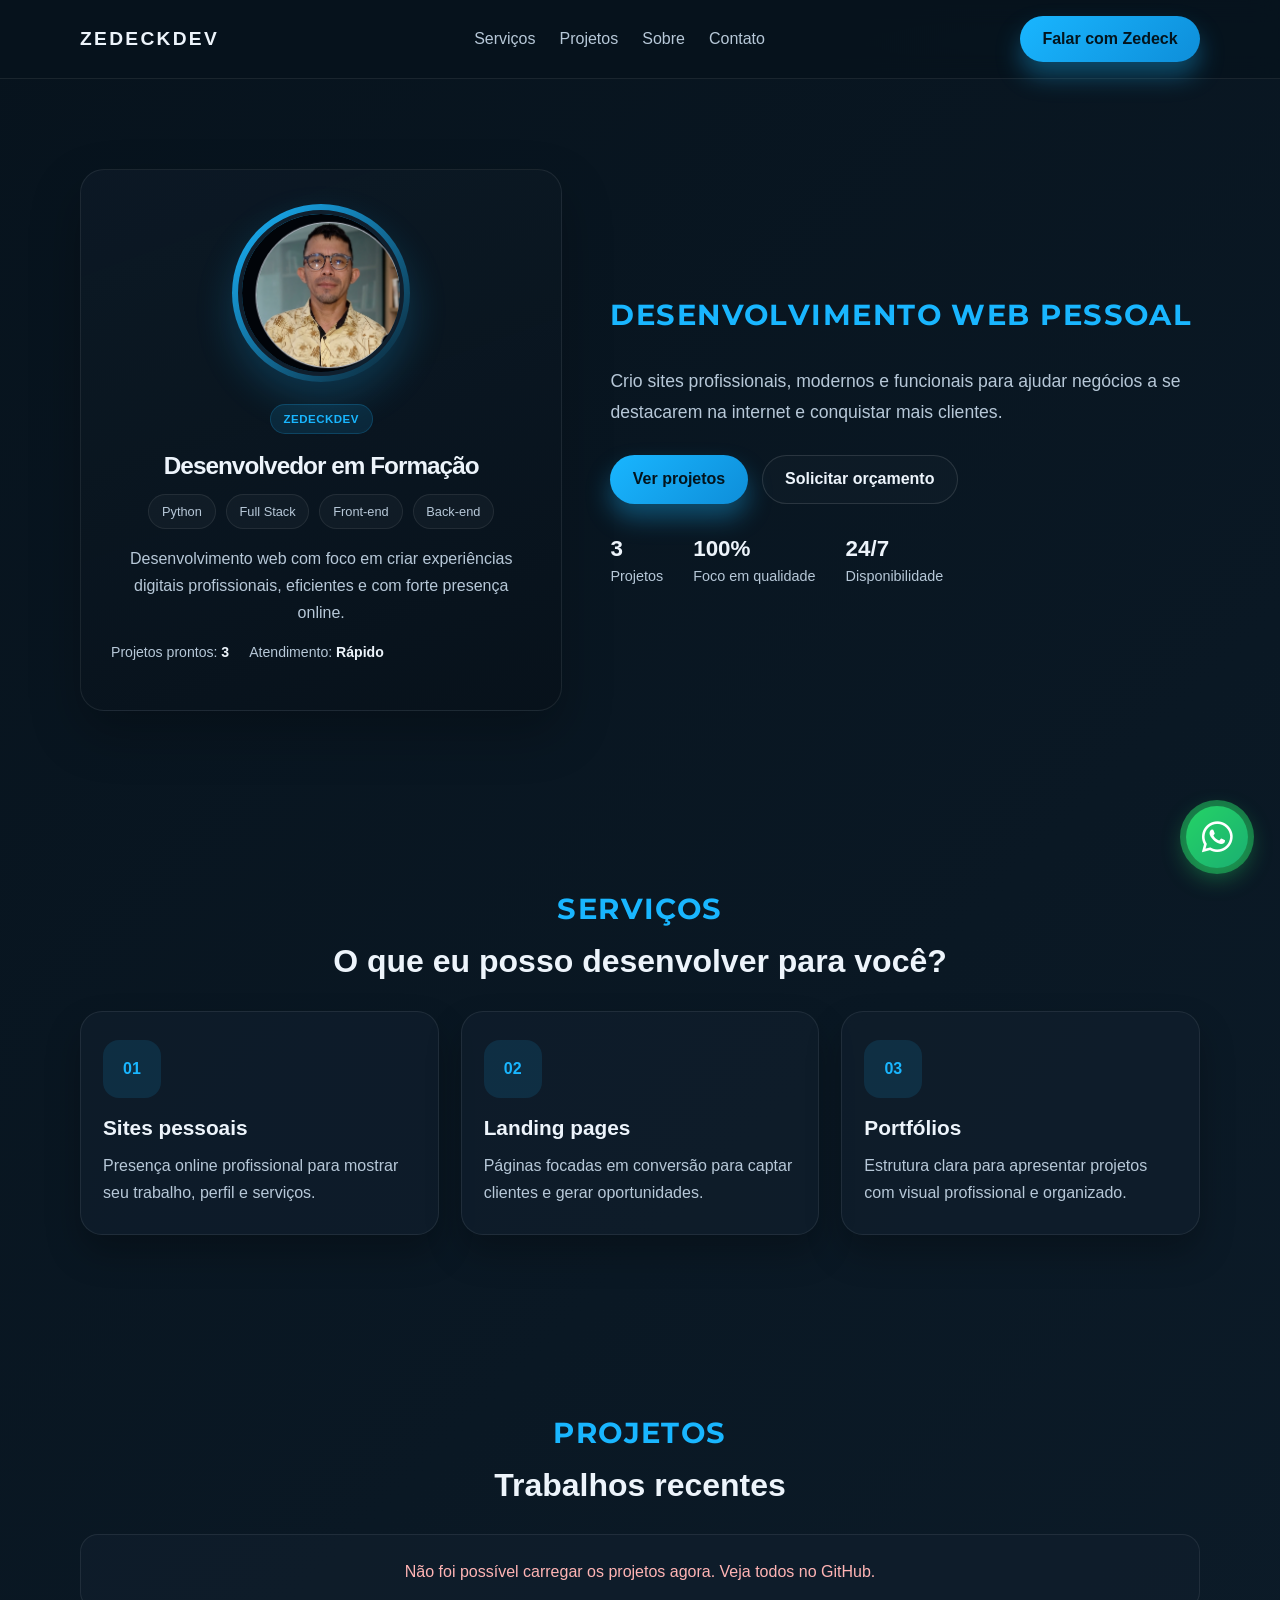
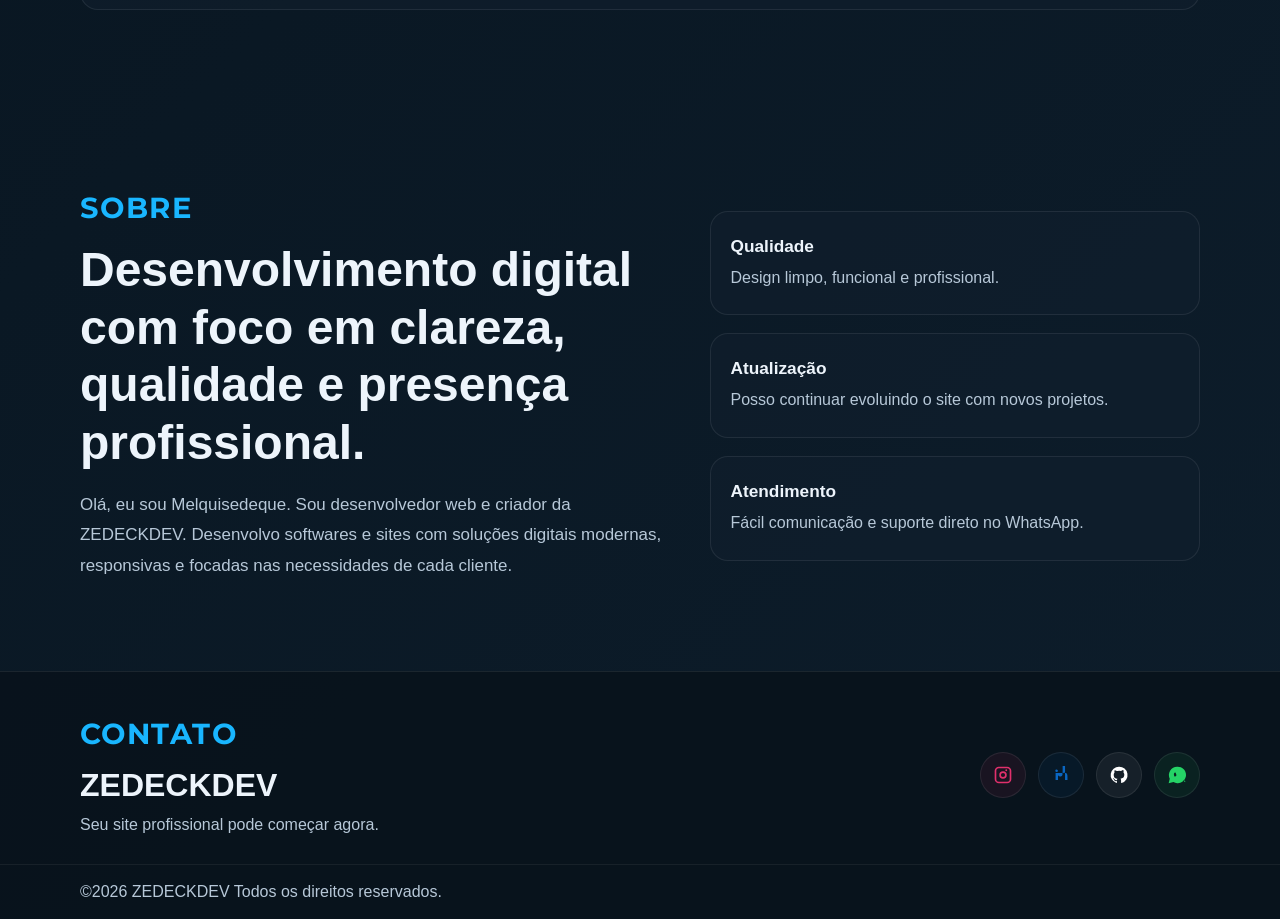
==== commit cb632cae: "Add files via upload" ====
--- a/index.html
+++ b/index.html
@@ -10,10 +10,9 @@
     <title>ZEDECKDEV | Desenvolvimento Digital</title>
     <link rel="preconnect" href="https://fonts.googleapis.com" />
     <link rel="preconnect" href="https://fonts.gstatic.com" crossorigin />
-    <link
-      href="https://fonts.googleapis.com/css2?family=Inter:wght@400;500;600;700;800;900&display=swap"
-      rel="stylesheet"
-    />
+    <link href="https://fonts.googleapis.com/css2?family=Montserrat:ital,wght@0,100..900;1,100..900& />family=Oswald:wght@200..700&family=Questrial&display=swap" rel="stylesheet">
+<link rel="preconnect" href="https://fonts.gstatic.com" crossorigin>
+<link href="https://fonts.googleapis.com/css2?family=Montserrat:ital,wght@0,100..900;1,100..900&family=Oswald:wght@200..700&family=Questrial&display=swap" rel="stylesheet">
     <link
       rel="stylesheet"
       href="https://cdnjs.cloudflare.com/ajax/libs/font-awesome/6.5.1/css/all.min.css"
@@ -66,8 +65,8 @@
         </aside>
 
         <div class="hero-copy">
-          <span class="eyebrow">Desenvolvimento web pessoal</span>
-          <h1>ZEDECKDEV</h1>
+          <span class="eyebrow">Desenvolvimento Web Pessoal</span>
+          <h1></h1>
           <p class="intro">
             Crio sites profissionais, modernos e funcionais para ajudar negócios a se destacarem
             na internet e conquistar mais clientes.
@@ -169,7 +168,7 @@
           <a href="https://www.instagram.com/mellkalves/#/" target="_blank" rel="noopener noreferrer" aria-label="Instagram">
             <svg viewBox="0 0 24 24" aria-hidden="true"><path d="M7 2h10a5 5 0 0 1 5 5v10a5 5 0 0 1-5 5H7a5 5 0 0 1-5-5V7a5 5 0 0 1 5-5zm0 2a3 3 0 0 0-3 3v10a3 3 0 0 0 3 3h10a3 3 0 0 0 3-3V7a3 3 0 0 0-3-3H7zm5 3.5A4.5 4.5 0 1 1 7.5 12 4.5 4.5 0 0 1 12 7.5zm0 2A2.5 2.5 0 1 0 14.5 12 2.5 2.5 0 0 0 12 9.5zm5-3.2a1.1 1.1 0 1 1-1.1-1.1 1.1 1.1 0 0 1 1.1 1.1z"/></svg>
           </a>
-          <a href="https://www.linkedin.com/" target="_blank" rel="noopener noreferrer" aria-label="LinkedIn">
+          <a href="https://www.linkedin.com/in/melquisedeque-freitas-alves-446129145/#/" target="_blank" rel="noopener noreferrer" aria-label="LinkedIn">
             <svg viewBox="0 0 24 24" aria-hidden="true"><path d="M6.94 8.5A1.56 1.56 0 1 1 6.9 5.4a1.56 1.56 0 0 1 .04 3.1zM5.5 9.7h2.9V18H5.5zm5.1 0h2.8v1.1h.04c.4-.75 1.35-1.55 2.79-1.55 2.98 0 3.53 1.96 3.53 4.51V18h-2.9v-16.8h-2.9v8.17c0 1.95-.03 4.47-2.73 4.47-2.74 0-3.15-2.14-3.15-3.86V9.7z"/></svg>
           </a>
           <a href="https://github.com/ZedeckDev" target="_blank" rel="noopener noreferrer" aria-label="GitHub">
@@ -183,7 +182,7 @@
 
       <div class="footer-bar">
         <div class="container footer-bar-inner">
-          <span>© 2026 ZEDECKDEV</span>
+          <span>©2026 ZEDECKDEV Todos os direitos reservados.</span>
         
         </div>
       </div>
@@ -197,7 +196,8 @@
     <script>
         const githubUsername = 'ZedeckDev';
         const publishedProjects = {
-          'calculadora-tinta': 'https://calculadora-tinta-rweckr3aqxfiq2upcapemt.streamlit.app/'
+          'calculadora-tinta': 'https://calculadora-tinta-rweckr3aqxfiq2upcapemt.streamlit.app/',
+          'carteira-inteligente': 'https://carteira-inteligente-r81s.onrender.com/'
         };
 
         async function getRepositories() {
--- a/static/style.css
+++ b/static/style.css
@@ -129,15 +129,22 @@
   display: inline-block;
   margin: 0 0 16px;
   color: var(--primary);
-  font-size: 0.72rem;
+  
+  /* 1. MUDAR O TAMANHO (Escolha o valor que preferir, ex: 1.5rem, 2rem ou em px) */
+  font-size: 1.8rem;     
+
+  /* 2. MUDAR A FONTE (Escolha uma das que importou: 'Montserrat', 'Oswald' ou 'Questrial') */
+  font-family: 'Montserrat', sans-serif; 
+  
   font-weight: 700;
-  letter-spacing: 0.12em;
+  letter-spacing: 0.05em; /* Reduzi um pouco o espaçamento das letras já que a fonte ficou maior */
   text-transform: uppercase;
 }
+
 
 .hero h1 {
   margin: 0;
-  font-size: clamp(2.8rem, 6vw, 5rem);
+  font-size: clamp(2.8rem, 6vw, 4.2rem);
   line-height: 1;
   letter-spacing: -0.04em;
   font-weight: 800;
